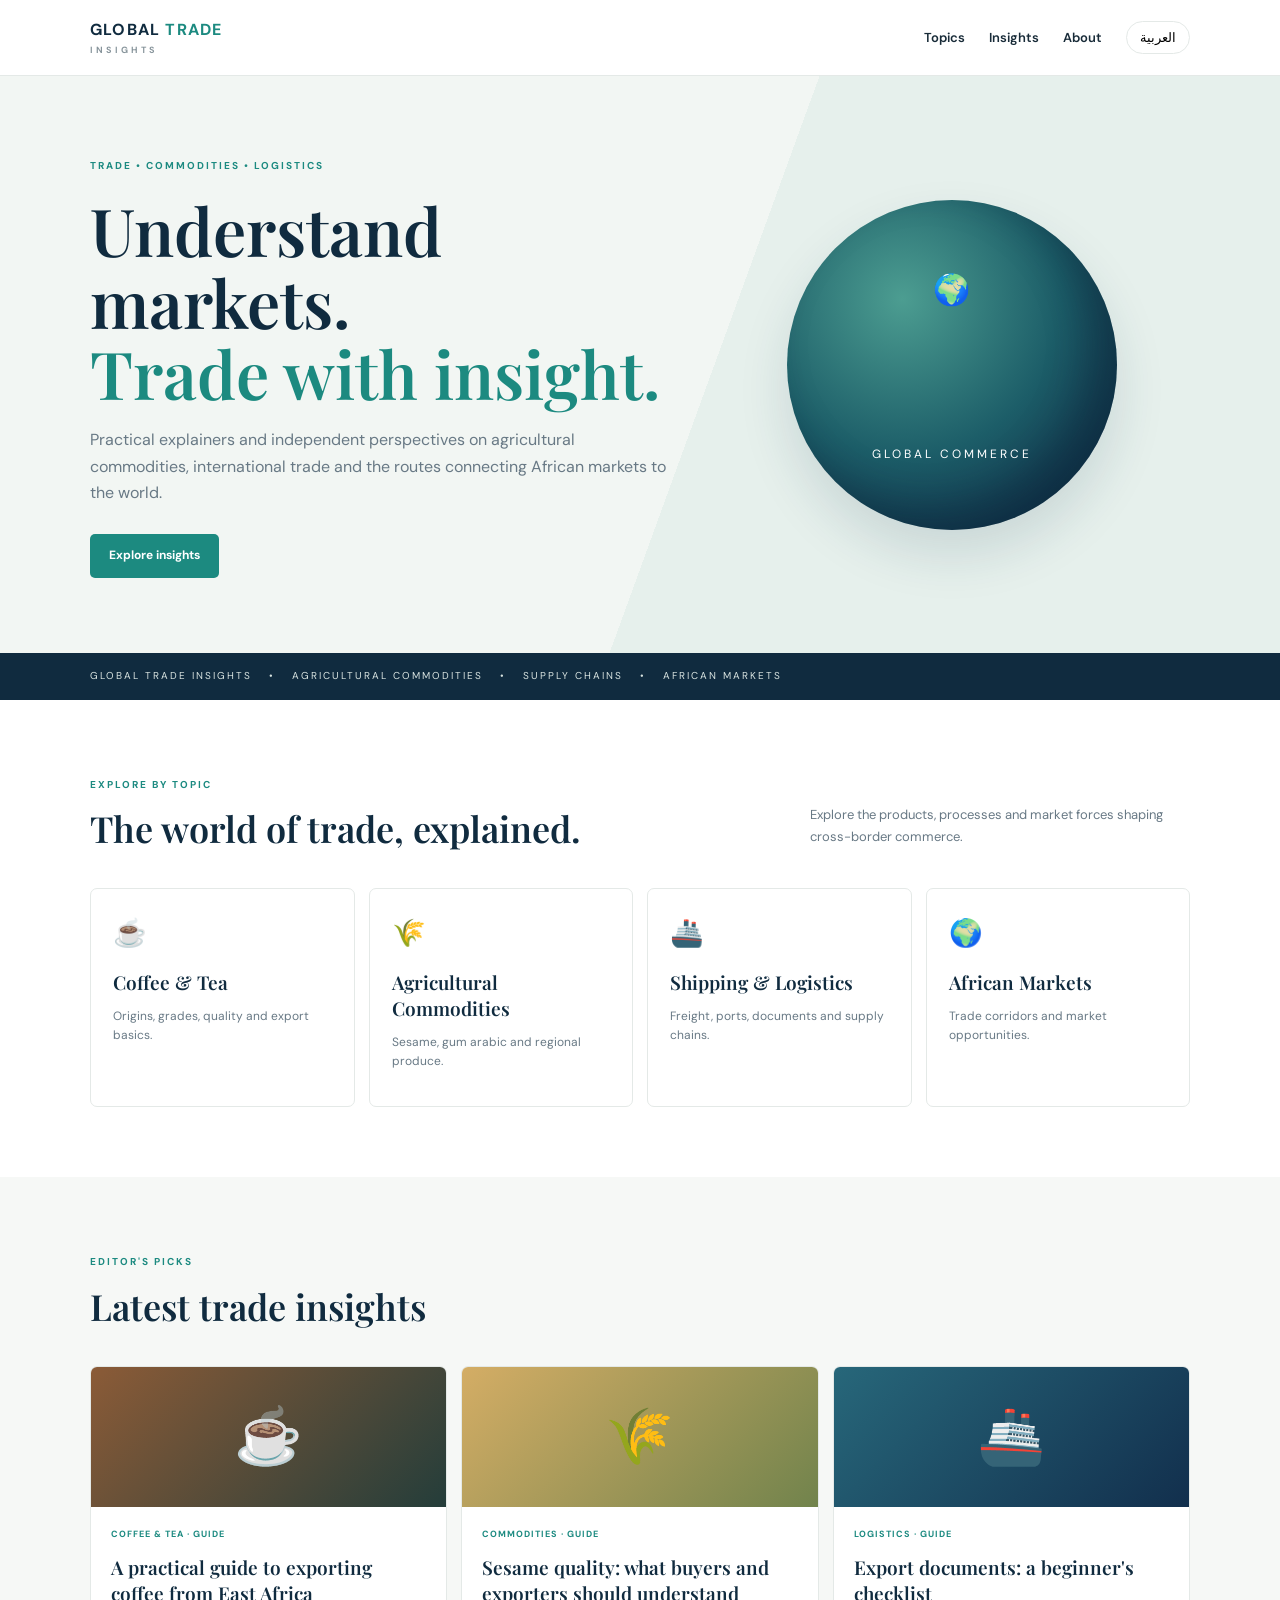
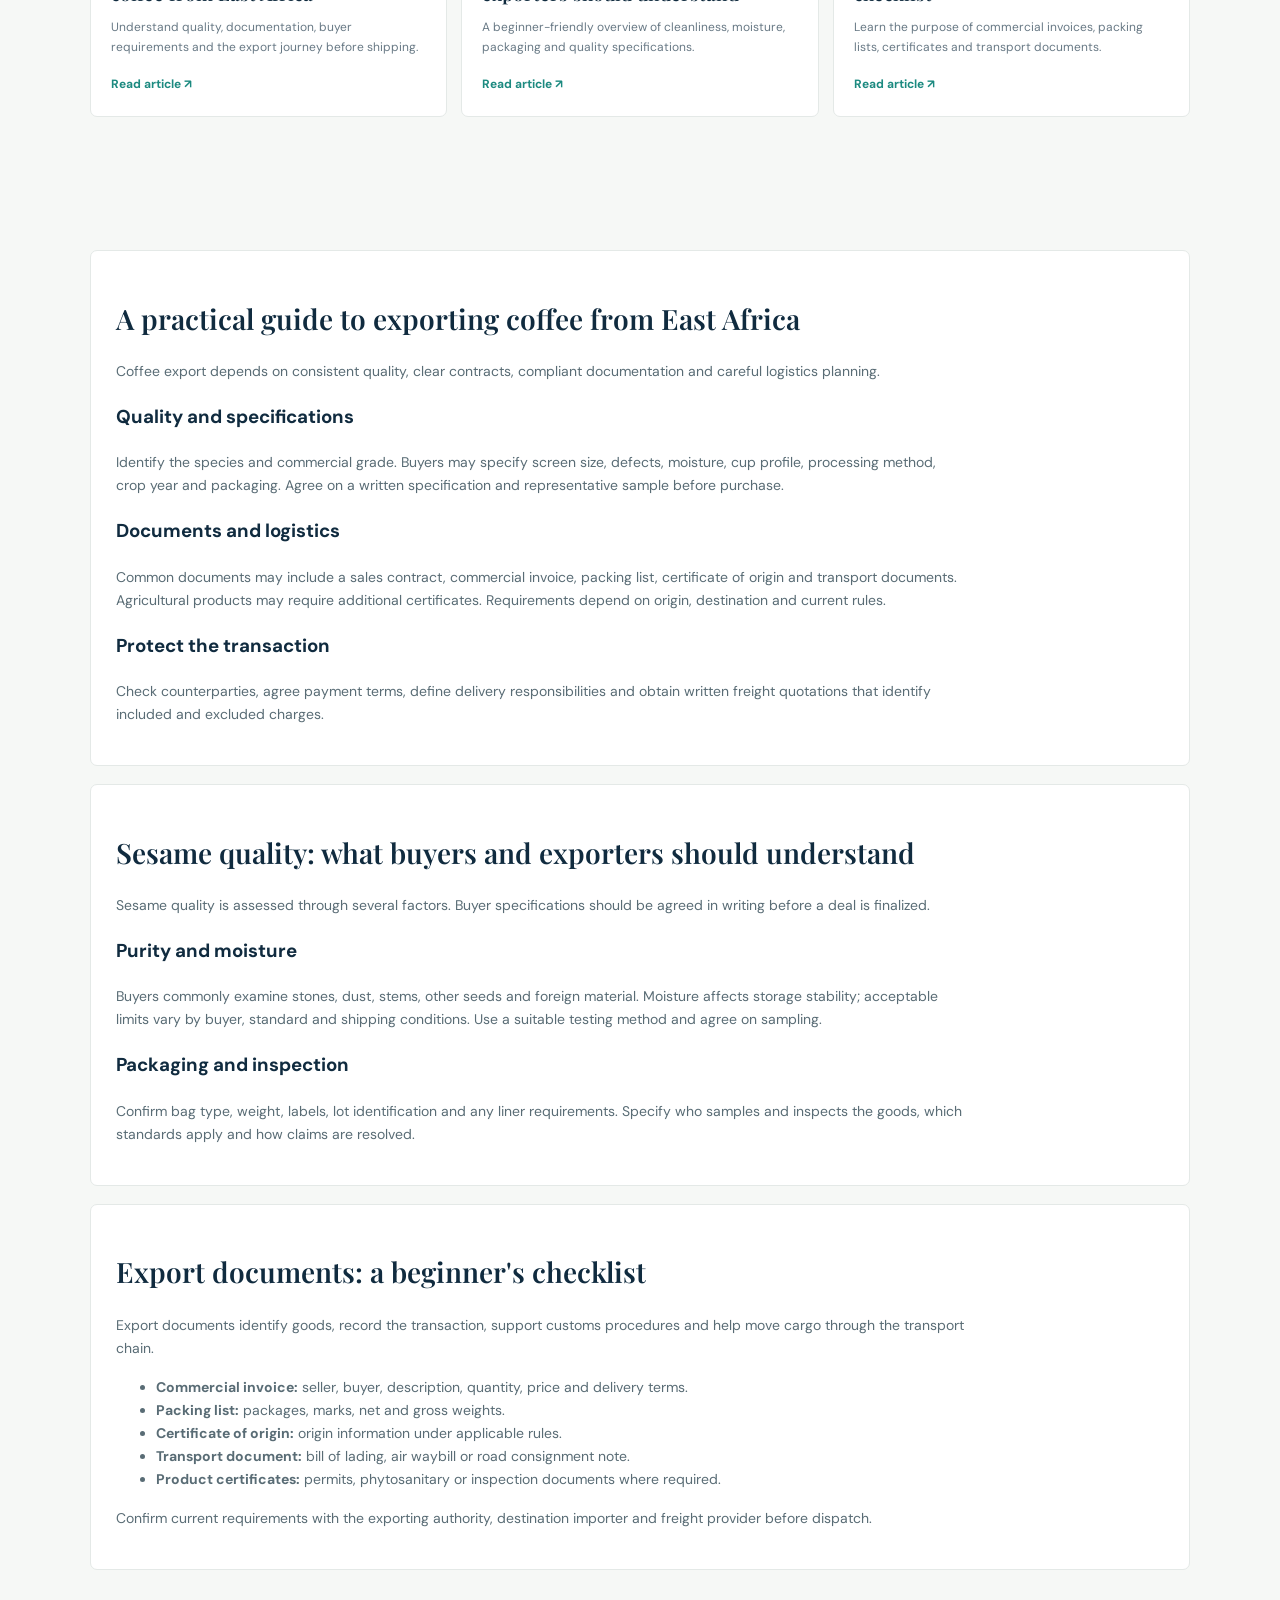
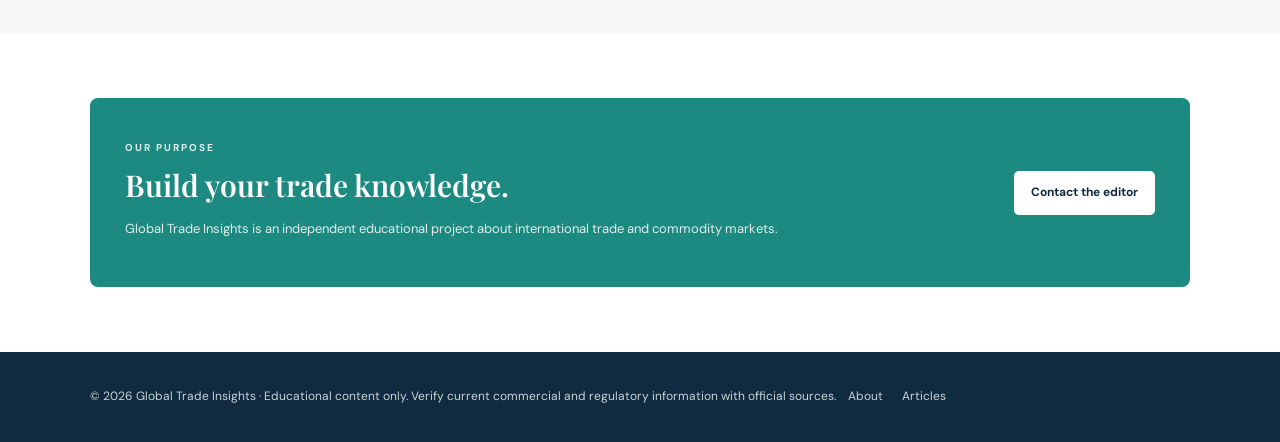
==== index.html @ b36d6397 "Add files via upload" ====
<!doctype html>
<html lang="en">
<head>
<meta charset="utf-8"><meta name="viewport" content="width=device-width,initial-scale=1">
<title>Global Trade Insights | Markets, Commodities & International Trade</title>
<meta name="description" content="Practical educational insights on agricultural commodities, international trade, coffee, sesame, gum arabic, shipping and logistics.">
<meta name="robots" content="index,follow">
<style>
@import url('https://fonts.googleapis.com/css2?family=DM+Sans:wght@400;500;600;700&family=Playfair+Display:wght@500;600;700&display=swap');
:root{--navy:#102b3f;--teal:#1c8a80;--ink:#182b38;--muted:#687985;--line:#e4e9e7}
*{box-sizing:border-box}html{scroll-behavior:smooth}body{margin:0;color:var(--ink);font-family:'DM Sans',Arial,sans-serif;line-height:1.65}.container{width:min(1100px,calc(100% - 36px));margin:auto}a{text-decoration:none;color:inherit}.header{height:76px;border-bottom:1px solid var(--line);display:flex;align-items:center;background:white;position:sticky;top:0;z-index:4}.nav{display:flex;justify-content:space-between;align-items:center}.brand{font-weight:700;letter-spacing:1.2px;color:var(--navy)}.brand b{color:var(--teal)}nav{display:flex;gap:24px;align-items:center;font-size:13px;font-weight:600}button{cursor:pointer;border:1px solid var(--line);background:white;padding:8px 13px;border-radius:22px}.hero{background:linear-gradient(110deg,#f2f6f3 0 55%,#e6f0ec 55%);padding:75px 0}.hero-grid{display:grid;grid-template-columns:1.1fr .9fr;gap:40px;align-items:center}.eyebrow{font-size:10px;letter-spacing:2px;color:var(--teal);font-weight:700}.hero h1{font:600 clamp(40px,6vw,66px)/1.08 'Playfair Display',Georgia,serif;color:var(--navy);margin:18px 0}.hero h1 em{font-style:normal;color:var(--teal)}.hero p{color:var(--muted);max-width:580px}.btn{display:inline-block;background:var(--teal);color:white;padding:12px 19px;border-radius:5px;font-size:12px;font-weight:700;margin:12px 8px 0 0}.art{height:330px;border-radius:50%;width:330px;max-width:100%;margin:auto;background:radial-gradient(circle at 35% 30%,#4c9d91,#1c5d68 50%,#12364d 80%);box-shadow:inset -25px -20px 40px #071e315e,0 25px 50px #183d5222;display:grid;place-items:center;color:#fff;font-size:30px;text-align:center}.ticker{background:var(--navy);color:#d9e4e1;padding:15px 0;font-size:10px;letter-spacing:2px}.section{padding:70px 0}.heading{display:flex;justify-content:space-between;gap:25px;align-items:end;margin-bottom:28px}.heading h2{font:600 36px 'Playfair Display',Georgia,serif;color:var(--navy);margin:8px 0}.heading p{max-width:380px;color:var(--muted);font-size:13px}.topics,.articles{display:grid;grid-template-columns:repeat(4,1fr);gap:14px}.topic,.article{border:1px solid var(--line);border-radius:7px;padding:22px;background:white}.topic .icon{font-size:27px}.topic h3,.article h3{font:600 19px 'Playfair Display',Georgia,serif;color:var(--navy);margin:13px 0 7px}.topic p,.article p{font-size:12px;color:var(--muted)}.feature{background:#f6f8f6}.articles{grid-template-columns:repeat(3,1fr)}.article{padding:0;overflow:hidden}.artimg{height:140px;display:grid;place-items:center;font-size:55px;background:linear-gradient(135deg,#8b5b37,#243d3a)}.article:nth-child(2) .artimg{background:linear-gradient(135deg,#d4ad65,#71834c)}.article:nth-child(3) .artimg{background:linear-gradient(135deg,#27677a,#122f4d)}.article .body{padding:20px}.meta{font-size:9px;letter-spacing:1px;color:var(--teal);font-weight:700}.article h3{font-size:19px}.read{color:var(--teal);font-size:12px;font-weight:700}.newsletter{margin:65px auto;background:var(--teal);padding:35px;border-radius:8px;color:white;display:flex;justify-content:space-between;align-items:center;gap:20px}.newsletter h2{font:600 30px 'Playfair Display',Georgia,serif;margin:5px 0}.newsletter p{font-size:13px;color:#e0eeeb}.newsletter a{background:white;color:var(--navy);padding:12px 17px;border-radius:5px;font-size:12px;font-weight:700;white-space:nowrap}.footer{background:var(--navy);color:#c8d4d6;padding:35px 0;font-size:12px}.footer a{margin-right:16px}.content{background:#f6f8f6;padding:45px 0}.content h2{font:600 28px 'Playfair Display',Georgia,serif;color:var(--navy)}.content p,.content li{color:#596c75;font-size:14px;max-width:850px}.content article{background:white;border:1px solid var(--line);padding:25px;margin:18px 0;border-radius:7px}.content article h3{color:var(--navy)}[dir=rtl] body{font-family:Arial,sans-serif}[dir=rtl] .hero h1,[dir=rtl] .heading h2,[dir=rtl] .newsletter h2{font-family:Arial,sans-serif}[dir=rtl] .heading,[dir=rtl] .newsletter{direction:rtl}
@media(max-width:700px){nav{gap:10px;font-size:11px}.hero{padding:48px 0}.hero-grid{grid-template-columns:1fr}.art{height:230px;width:230px}.topics{grid-template-columns:repeat(2,1fr)}.articles{grid-template-columns:1fr}.heading{display:block}.newsletter{display:block;padding:25px}.newsletter a{display:inline-block;margin-top:12px}}
</style>
</head>
<body>
<header class="header"><div class="container nav"><a class="brand" href="#"><span>GLOBAL <b>TRADE</b></span><small style="display:block;font-size:9px;letter-spacing:3px;color:#87949b">INSIGHTS</small></a><nav><a href="#topics" data-en="Topics" data-ar="الأقسام">Topics</a><a href="#articles" data-en="Insights" data-ar="التقارير">Insights</a><a href="#about" data-en="About" data-ar="من نحن">About</a><button id="lang">العربية</button></nav></div></header>
<main>
<section class="hero"><div class="container hero-grid"><div><span class="eyebrow">TRADE • COMMODITIES • LOGISTICS</span><h1 data-en="Understand markets.<br><em>Trade with insight.</em>" data-ar="افهم الأسواق.<br><em>تاجر برؤية أوضح.</em>">Understand markets.<br><em>Trade with insight.</em></h1><p data-en="Practical explainers and independent perspectives on agricultural commodities, international trade and the routes connecting African markets to the world." data-ar="شروحات عملية ورؤى مستقلة حول السلع الزراعية والتجارة الدولية وطرق ربط الأسواق الإفريقية بالعالم.">Practical explainers and independent perspectives on agricultural commodities, international trade and the routes connecting African markets to the world.</p><a class="btn" href="#articles" data-en="Explore insights" data-ar="استكشف التقارير">Explore insights</a></div><div class="art">🌍<br><span style="font-size:12px;letter-spacing:3px">GLOBAL COMMERCE</span></div></div></section>
<div class="ticker"><div class="container">GLOBAL TRADE INSIGHTS　 •　 AGRICULTURAL COMMODITIES　 •　 SUPPLY CHAINS　 •　 AFRICAN MARKETS</div></div>
<section class="section container" id="topics"><div class="heading"><div><span class="eyebrow">EXPLORE BY TOPIC</span><h2 data-en="The world of trade, explained." data-ar="عالم التجارة، بصورة أوضح.">The world of trade, explained.</h2></div><p data-en="Explore the products, processes and market forces shaping cross-border commerce." data-ar="اكتشف المنتجات والعمليات والعوامل التي تشكل التجارة عبر الحدود.">Explore the products, processes and market forces shaping cross-border commerce.</p></div><div class="topics"><div class="topic"><span class="icon">☕</span><h3>Coffee & Tea</h3><p>Origins, grades, quality and export basics.</p></div><div class="topic"><span class="icon">🌾</span><h3>Agricultural Commodities</h3><p>Sesame, gum arabic and regional produce.</p></div><div class="topic"><span class="icon">🚢</span><h3>Shipping & Logistics</h3><p>Freight, ports, documents and supply chains.</p></div><div class="topic"><span class="icon">🌍</span><h3>African Markets</h3><p>Trade corridors and market opportunities.</p></div></div></section>
<section class="section feature" id="articles"><div class="container"><div class="heading"><div><span class="eyebrow">EDITOR'S PICKS</span><h2 data-en="Latest trade insights" data-ar="أحدث الرؤى التجارية">Latest trade insights</h2></div></div><div class="articles"><article class="article"><div class="artimg">☕</div><div class="body"><div class="meta">COFFEE & TEA · GUIDE</div><h3>A practical guide to exporting coffee from East Africa</h3><p>Understand quality, documentation, buyer requirements and the export journey before shipping.</p><a class="read" href="#coffee">Read article ↗</a></div></article><article class="article"><div class="artimg">🌾</div><div class="body"><div class="meta">COMMODITIES · GUIDE</div><h3>Sesame quality: what buyers and exporters should understand</h3><p>A beginner-friendly overview of cleanliness, moisture, packaging and quality specifications.</p><a class="read" href="#sesame">Read article ↗</a></div></article><article class="article"><div class="artimg">🚢</div><div class="body"><div class="meta">LOGISTICS · GUIDE</div><h3>Export documents: a beginner's checklist</h3><p>Learn the purpose of commercial invoices, packing lists, certificates and transport documents.</p><a class="read" href="#documents">Read article ↗</a></div></article></div></div></section>
<section class="content" id="guides"><div class="container"><article id="coffee"><h2>A practical guide to exporting coffee from East Africa</h2><p>Coffee export depends on consistent quality, clear contracts, compliant documentation and careful logistics planning.</p><h3>Quality and specifications</h3><p>Identify the species and commercial grade. Buyers may specify screen size, defects, moisture, cup profile, processing method, crop year and packaging. Agree on a written specification and representative sample before purchase.</p><h3>Documents and logistics</h3><p>Common documents may include a sales contract, commercial invoice, packing list, certificate of origin and transport documents. Agricultural products may require additional certificates. Requirements depend on origin, destination and current rules.</p><h3>Protect the transaction</h3><p>Check counterparties, agree payment terms, define delivery responsibilities and obtain written freight quotations that identify included and excluded charges.</p></article>
<article id="sesame"><h2>Sesame quality: what buyers and exporters should understand</h2><p>Sesame quality is assessed through several factors. Buyer specifications should be agreed in writing before a deal is finalized.</p><h3>Purity and moisture</h3><p>Buyers commonly examine stones, dust, stems, other seeds and foreign material. Moisture affects storage stability; acceptable limits vary by buyer, standard and shipping conditions. Use a suitable testing method and agree on sampling.</p><h3>Packaging and inspection</h3><p>Confirm bag type, weight, labels, lot identification and any liner requirements. Specify who samples and inspects the goods, which standards apply and how claims are resolved.</p></article>
<article id="documents"><h2>Export documents: a beginner's checklist</h2><p>Export documents identify goods, record the transaction, support customs procedures and help move cargo through the transport chain.</p><ul><li><b>Commercial invoice:</b> seller, buyer, description, quantity, price and delivery terms.</li><li><b>Packing list:</b> packages, marks, net and gross weights.</li><li><b>Certificate of origin:</b> origin information under applicable rules.</li><li><b>Transport document:</b> bill of lading, air waybill or road consignment note.</li><li><b>Product certificates:</b> permits, phytosanitary or inspection documents where required.</li></ul><p>Confirm current requirements with the exporting authority, destination importer and freight provider before dispatch.</p></article></div></section>
<section class="container newsletter" id="about"><div><span class="eyebrow" style="color:#e0eeeb">OUR PURPOSE</span><h2>Build your trade knowledge.</h2><p>Global Trade Insights is an independent educational project about international trade and commodity markets.</p></div><a href="mailto:ADD-YOUR-EMAIL">Contact the editor</a></section>
</main><footer class="footer"><div class="container">© <span id="year"></span> Global Trade Insights · Educational content only. Verify current commercial and regulatory information with official sources.　<a href="#about">About</a> <a href="#guides">Articles</a></div></footer>
<script>
let lang='en';document.getElementById('lang').addEventListener('click',()=>{lang=lang==='en'?'ar':'en';document.documentElement.lang=lang;document.documentElement.dir=lang==='ar'?'rtl':'ltr';document.querySelectorAll('[data-en][data-ar]').forEach(e=>e.innerHTML=e.dataset[lang]);document.getElementById('lang').textContent=lang==='en'?'العربية':'English'});document.getElementById('year').textContent=new Date().getFullYear();
</script></body></html>
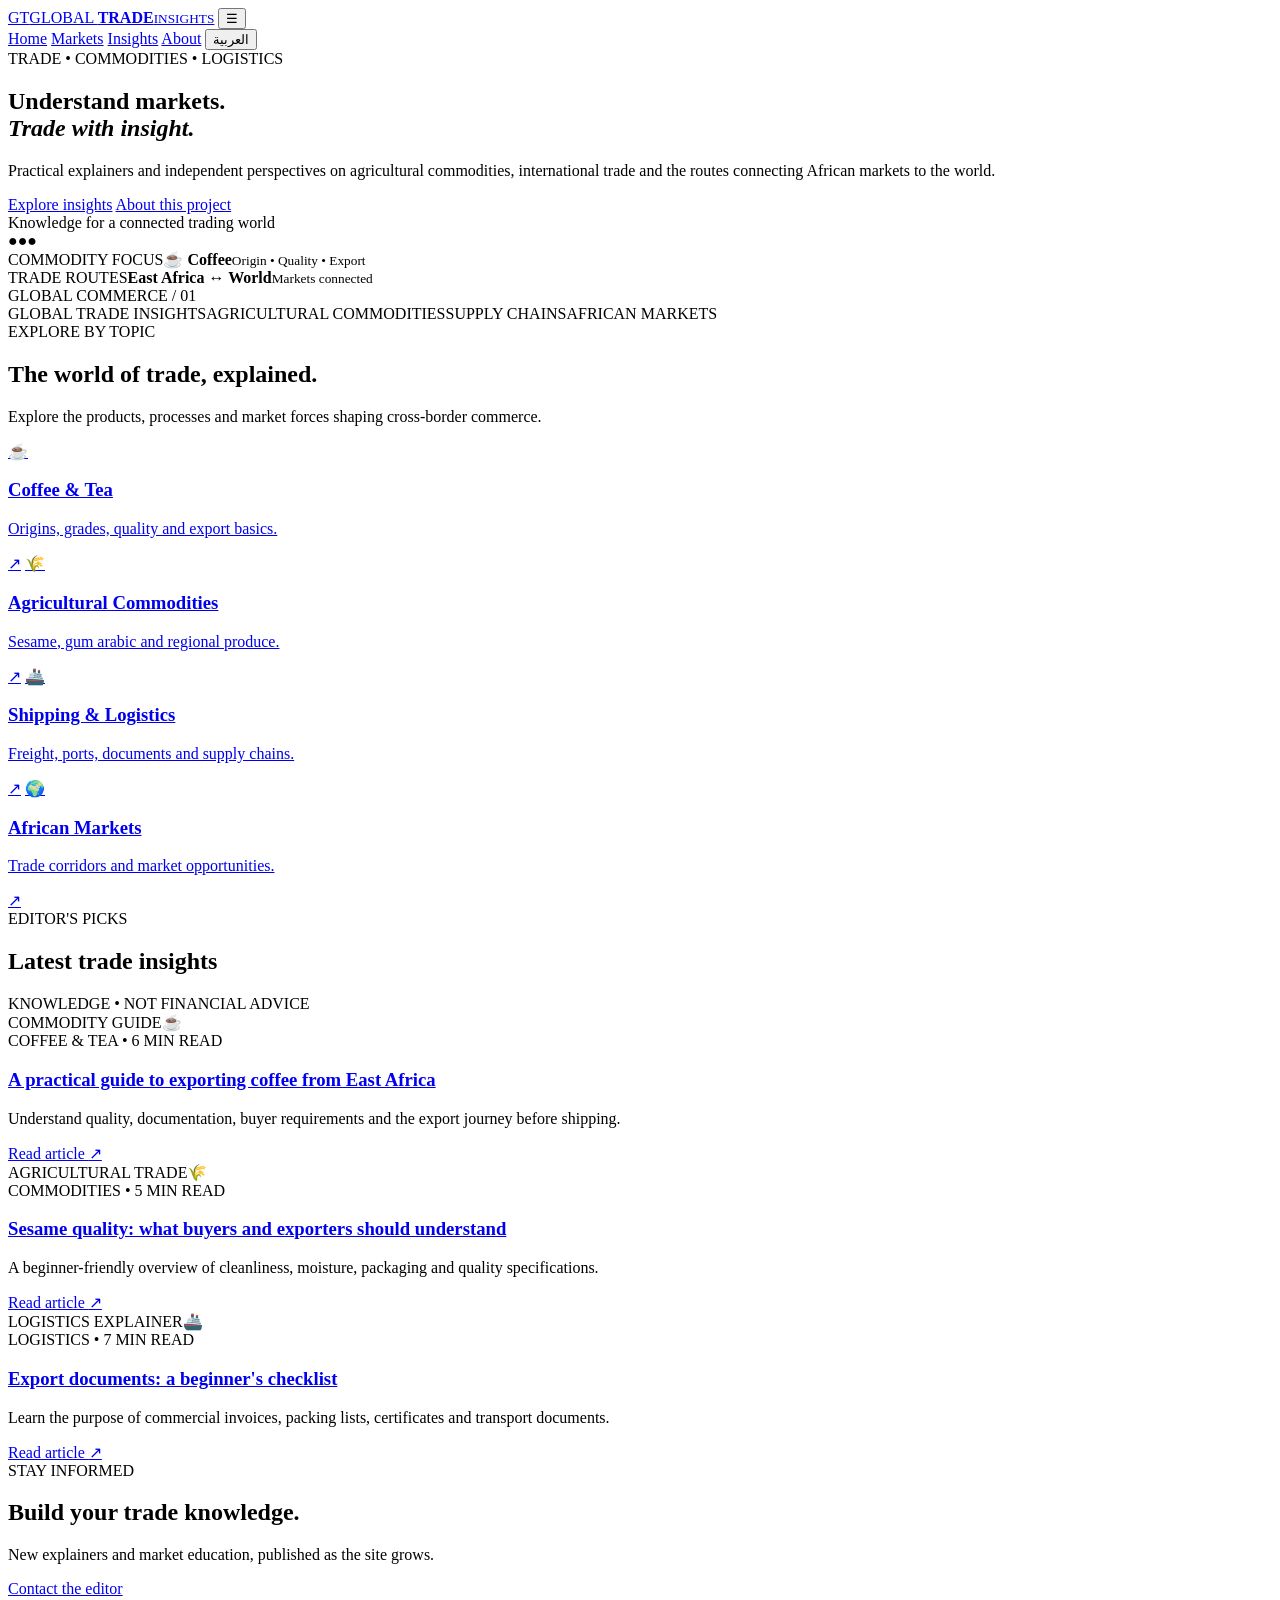
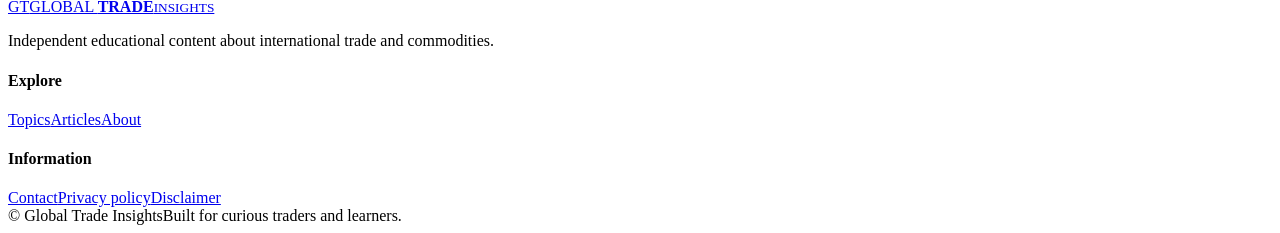
==== commit 29e17d25: "Add files via upload" ====
--- a/index.html
+++ b/index.html
@@ -1,29 +1,89 @@
 <!doctype html>
 <html lang="en">
 <head>
-<meta charset="utf-8"><meta name="viewport" content="width=device-width,initial-scale=1">
-<title>Global Trade Insights | Markets, Commodities & International Trade</title>
-<meta name="description" content="Practical educational insights on agricultural commodities, international trade, coffee, sesame, gum arabic, shipping and logistics.">
-<meta name="robots" content="index,follow">
-<style>
-@import url('https://fonts.googleapis.com/css2?family=DM+Sans:wght@400;500;600;700&family=Playfair+Display:wght@500;600;700&display=swap');
-:root{--navy:#102b3f;--teal:#1c8a80;--ink:#182b38;--muted:#687985;--line:#e4e9e7}
-*{box-sizing:border-box}html{scroll-behavior:smooth}body{margin:0;color:var(--ink);font-family:'DM Sans',Arial,sans-serif;line-height:1.65}.container{width:min(1100px,calc(100% - 36px));margin:auto}a{text-decoration:none;color:inherit}.header{height:76px;border-bottom:1px solid var(--line);display:flex;align-items:center;background:white;position:sticky;top:0;z-index:4}.nav{display:flex;justify-content:space-between;align-items:center}.brand{font-weight:700;letter-spacing:1.2px;color:var(--navy)}.brand b{color:var(--teal)}nav{display:flex;gap:24px;align-items:center;font-size:13px;font-weight:600}button{cursor:pointer;border:1px solid var(--line);background:white;padding:8px 13px;border-radius:22px}.hero{background:linear-gradient(110deg,#f2f6f3 0 55%,#e6f0ec 55%);padding:75px 0}.hero-grid{display:grid;grid-template-columns:1.1fr .9fr;gap:40px;align-items:center}.eyebrow{font-size:10px;letter-spacing:2px;color:var(--teal);font-weight:700}.hero h1{font:600 clamp(40px,6vw,66px)/1.08 'Playfair Display',Georgia,serif;color:var(--navy);margin:18px 0}.hero h1 em{font-style:normal;color:var(--teal)}.hero p{color:var(--muted);max-width:580px}.btn{display:inline-block;background:var(--teal);color:white;padding:12px 19px;border-radius:5px;font-size:12px;font-weight:700;margin:12px 8px 0 0}.art{height:330px;border-radius:50%;width:330px;max-width:100%;margin:auto;background:radial-gradient(circle at 35% 30%,#4c9d91,#1c5d68 50%,#12364d 80%);box-shadow:inset -25px -20px 40px #071e315e,0 25px 50px #183d5222;display:grid;place-items:center;color:#fff;font-size:30px;text-align:center}.ticker{background:var(--navy);color:#d9e4e1;padding:15px 0;font-size:10px;letter-spacing:2px}.section{padding:70px 0}.heading{display:flex;justify-content:space-between;gap:25px;align-items:end;margin-bottom:28px}.heading h2{font:600 36px 'Playfair Display',Georgia,serif;color:var(--navy);margin:8px 0}.heading p{max-width:380px;color:var(--muted);font-size:13px}.topics,.articles{display:grid;grid-template-columns:repeat(4,1fr);gap:14px}.topic,.article{border:1px solid var(--line);border-radius:7px;padding:22px;background:white}.topic .icon{font-size:27px}.topic h3,.article h3{font:600 19px 'Playfair Display',Georgia,serif;color:var(--navy);margin:13px 0 7px}.topic p,.article p{font-size:12px;color:var(--muted)}.feature{background:#f6f8f6}.articles{grid-template-columns:repeat(3,1fr)}.article{padding:0;overflow:hidden}.artimg{height:140px;display:grid;place-items:center;font-size:55px;background:linear-gradient(135deg,#8b5b37,#243d3a)}.article:nth-child(2) .artimg{background:linear-gradient(135deg,#d4ad65,#71834c)}.article:nth-child(3) .artimg{background:linear-gradient(135deg,#27677a,#122f4d)}.article .body{padding:20px}.meta{font-size:9px;letter-spacing:1px;color:var(--teal);font-weight:700}.article h3{font-size:19px}.read{color:var(--teal);font-size:12px;font-weight:700}.newsletter{margin:65px auto;background:var(--teal);padding:35px;border-radius:8px;color:white;display:flex;justify-content:space-between;align-items:center;gap:20px}.newsletter h2{font:600 30px 'Playfair Display',Georgia,serif;margin:5px 0}.newsletter p{font-size:13px;color:#e0eeeb}.newsletter a{background:white;color:var(--navy);padding:12px 17px;border-radius:5px;font-size:12px;font-weight:700;white-space:nowrap}.footer{background:var(--navy);color:#c8d4d6;padding:35px 0;font-size:12px}.footer a{margin-right:16px}.content{background:#f6f8f6;padding:45px 0}.content h2{font:600 28px 'Playfair Display',Georgia,serif;color:var(--navy)}.content p,.content li{color:#596c75;font-size:14px;max-width:850px}.content article{background:white;border:1px solid var(--line);padding:25px;margin:18px 0;border-radius:7px}.content article h3{color:var(--navy)}[dir=rtl] body{font-family:Arial,sans-serif}[dir=rtl] .hero h1,[dir=rtl] .heading h2,[dir=rtl] .newsletter h2{font-family:Arial,sans-serif}[dir=rtl] .heading,[dir=rtl] .newsletter{direction:rtl}
-@media(max-width:700px){nav{gap:10px;font-size:11px}.hero{padding:48px 0}.hero-grid{grid-template-columns:1fr}.art{height:230px;width:230px}.topics{grid-template-columns:repeat(2,1fr)}.articles{grid-template-columns:1fr}.heading{display:block}.newsletter{display:block;padding:25px}.newsletter a{display:inline-block;margin-top:12px}}
-</style>
+  <meta charset="utf-8">
+  <meta name="viewport" content="width=device-width,initial-scale=1">
+  <title>Global Trade Insights | Markets, Commodities & International Trade</title>
+  <meta name="description" content="Independent educational insights on global commodity markets, agricultural trade, coffee, sesame, gum arabic, shipping and logistics.">
+  <meta name="robots" content="index,follow">
+  <link rel="canonical" href="https://YOUR-SITE.github.io/">
+  <link rel="stylesheet" href="assets/style.css">
+  <script defer src="assets/site.js"></script>
 </head>
 <body>
-<header class="header"><div class="container nav"><a class="brand" href="#"><span>GLOBAL <b>TRADE</b></span><small style="display:block;font-size:9px;letter-spacing:3px;color:#87949b">INSIGHTS</small></a><nav><a href="#topics" data-en="Topics" data-ar="الأقسام">Topics</a><a href="#articles" data-en="Insights" data-ar="التقارير">Insights</a><a href="#about" data-en="About" data-ar="من نحن">About</a><button id="lang">العربية</button></nav></div></header>
+<header class="site-header">
+  <div class="container nav-wrap">
+    <a class="brand" href="index.html"><span class="brand-mark">GT</span><span>GLOBAL <b>TRADE</b><small>INSIGHTS</small></span></a>
+    <button class="menu-toggle" aria-label="Open menu" aria-expanded="false">☰</button>
+    <nav class="main-nav">
+      <a href="index.html" data-en="Home" data-ar="الرئيسية">Home</a>
+      <a href="#markets" data-en="Markets" data-ar="الأسواق">Markets</a>
+      <a href="#insights" data-en="Insights" data-ar="تحليلات">Insights</a>
+      <a href="about.html" data-en="About" data-ar="من نحن">About</a>
+      <button id="language-toggle" class="lang-btn" type="button">العربية</button>
+    </nav>
+  </div>
+</header>
+
 <main>
-<section class="hero"><div class="container hero-grid"><div><span class="eyebrow">TRADE • COMMODITIES • LOGISTICS</span><h1 data-en="Understand markets.<br><em>Trade with insight.</em>" data-ar="افهم الأسواق.<br><em>تاجر برؤية أوضح.</em>">Understand markets.<br><em>Trade with insight.</em></h1><p data-en="Practical explainers and independent perspectives on agricultural commodities, international trade and the routes connecting African markets to the world." data-ar="شروحات عملية ورؤى مستقلة حول السلع الزراعية والتجارة الدولية وطرق ربط الأسواق الإفريقية بالعالم.">Practical explainers and independent perspectives on agricultural commodities, international trade and the routes connecting African markets to the world.</p><a class="btn" href="#articles" data-en="Explore insights" data-ar="استكشف التقارير">Explore insights</a></div><div class="art">🌍<br><span style="font-size:12px;letter-spacing:3px">GLOBAL COMMERCE</span></div></div></section>
-<div class="ticker"><div class="container">GLOBAL TRADE INSIGHTS　 •　 AGRICULTURAL COMMODITIES　 •　 SUPPLY CHAINS　 •　 AFRICAN MARKETS</div></div>
-<section class="section container" id="topics"><div class="heading"><div><span class="eyebrow">EXPLORE BY TOPIC</span><h2 data-en="The world of trade, explained." data-ar="عالم التجارة، بصورة أوضح.">The world of trade, explained.</h2></div><p data-en="Explore the products, processes and market forces shaping cross-border commerce." data-ar="اكتشف المنتجات والعمليات والعوامل التي تشكل التجارة عبر الحدود.">Explore the products, processes and market forces shaping cross-border commerce.</p></div><div class="topics"><div class="topic"><span class="icon">☕</span><h3>Coffee & Tea</h3><p>Origins, grades, quality and export basics.</p></div><div class="topic"><span class="icon">🌾</span><h3>Agricultural Commodities</h3><p>Sesame, gum arabic and regional produce.</p></div><div class="topic"><span class="icon">🚢</span><h3>Shipping & Logistics</h3><p>Freight, ports, documents and supply chains.</p></div><div class="topic"><span class="icon">🌍</span><h3>African Markets</h3><p>Trade corridors and market opportunities.</p></div></div></section>
-<section class="section feature" id="articles"><div class="container"><div class="heading"><div><span class="eyebrow">EDITOR'S PICKS</span><h2 data-en="Latest trade insights" data-ar="أحدث الرؤى التجارية">Latest trade insights</h2></div></div><div class="articles"><article class="article"><div class="artimg">☕</div><div class="body"><div class="meta">COFFEE & TEA · GUIDE</div><h3>A practical guide to exporting coffee from East Africa</h3><p>Understand quality, documentation, buyer requirements and the export journey before shipping.</p><a class="read" href="#coffee">Read article ↗</a></div></article><article class="article"><div class="artimg">🌾</div><div class="body"><div class="meta">COMMODITIES · GUIDE</div><h3>Sesame quality: what buyers and exporters should understand</h3><p>A beginner-friendly overview of cleanliness, moisture, packaging and quality specifications.</p><a class="read" href="#sesame">Read article ↗</a></div></article><article class="article"><div class="artimg">🚢</div><div class="body"><div class="meta">LOGISTICS · GUIDE</div><h3>Export documents: a beginner's checklist</h3><p>Learn the purpose of commercial invoices, packing lists, certificates and transport documents.</p><a class="read" href="#documents">Read article ↗</a></div></article></div></div></section>
-<section class="content" id="guides"><div class="container"><article id="coffee"><h2>A practical guide to exporting coffee from East Africa</h2><p>Coffee export depends on consistent quality, clear contracts, compliant documentation and careful logistics planning.</p><h3>Quality and specifications</h3><p>Identify the species and commercial grade. Buyers may specify screen size, defects, moisture, cup profile, processing method, crop year and packaging. Agree on a written specification and representative sample before purchase.</p><h3>Documents and logistics</h3><p>Common documents may include a sales contract, commercial invoice, packing list, certificate of origin and transport documents. Agricultural products may require additional certificates. Requirements depend on origin, destination and current rules.</p><h3>Protect the transaction</h3><p>Check counterparties, agree payment terms, define delivery responsibilities and obtain written freight quotations that identify included and excluded charges.</p></article>
-<article id="sesame"><h2>Sesame quality: what buyers and exporters should understand</h2><p>Sesame quality is assessed through several factors. Buyer specifications should be agreed in writing before a deal is finalized.</p><h3>Purity and moisture</h3><p>Buyers commonly examine stones, dust, stems, other seeds and foreign material. Moisture affects storage stability; acceptable limits vary by buyer, standard and shipping conditions. Use a suitable testing method and agree on sampling.</p><h3>Packaging and inspection</h3><p>Confirm bag type, weight, labels, lot identification and any liner requirements. Specify who samples and inspects the goods, which standards apply and how claims are resolved.</p></article>
-<article id="documents"><h2>Export documents: a beginner's checklist</h2><p>Export documents identify goods, record the transaction, support customs procedures and help move cargo through the transport chain.</p><ul><li><b>Commercial invoice:</b> seller, buyer, description, quantity, price and delivery terms.</li><li><b>Packing list:</b> packages, marks, net and gross weights.</li><li><b>Certificate of origin:</b> origin information under applicable rules.</li><li><b>Transport document:</b> bill of lading, air waybill or road consignment note.</li><li><b>Product certificates:</b> permits, phytosanitary or inspection documents where required.</li></ul><p>Confirm current requirements with the exporting authority, destination importer and freight provider before dispatch.</p></article></div></section>
-<section class="container newsletter" id="about"><div><span class="eyebrow" style="color:#e0eeeb">OUR PURPOSE</span><h2>Build your trade knowledge.</h2><p>Global Trade Insights is an independent educational project about international trade and commodity markets.</p></div><a href="mailto:ADD-YOUR-EMAIL">Contact the editor</a></section>
-</main><footer class="footer"><div class="container">© <span id="year"></span> Global Trade Insights · Educational content only. Verify current commercial and regulatory information with official sources.　<a href="#about">About</a> <a href="#guides">Articles</a></div></footer>
-<script>
-let lang='en';document.getElementById('lang').addEventListener('click',()=>{lang=lang==='en'?'ar':'en';document.documentElement.lang=lang;document.documentElement.dir=lang==='ar'?'rtl':'ltr';document.querySelectorAll('[data-en][data-ar]').forEach(e=>e.innerHTML=e.dataset[lang]);document.getElementById('lang').textContent=lang==='en'?'العربية':'English'});document.getElementById('year').textContent=new Date().getFullYear();
-</script></body></html>+<section class="hero">
+  <div class="container hero-grid">
+    <div class="hero-copy">
+      <span class="eyebrow" data-en="TRADE • COMMODITIES • LOGISTICS" data-ar="التجارة • السلع • الخدمات اللوجستية">TRADE • COMMODITIES • LOGISTICS</span>
+      <h1 data-en="Understand markets.<br><em>Trade with insight.</em>" data-ar="افهم الأسواق.<br><em>تاجر برؤية أوضح.</em>">Understand markets.<br><em>Trade with insight.</em></h1>
+      <p data-en="Practical explainers and independent perspectives on agricultural commodities, international trade and the routes connecting African markets to the world." data-ar="شروحات عملية ورؤى مستقلة حول السلع الزراعية والتجارة الدولية وطرق ربط الأسواق الإفريقية بالعالم.">Practical explainers and independent perspectives on agricultural commodities, international trade and the routes connecting African markets to the world.</p>
+      <div class="hero-actions">
+        <a class="btn btn-primary" href="#insights" data-en="Explore insights" data-ar="استكشف التقارير">Explore insights</a>
+        <a class="btn btn-outline" href="about.html" data-en="About this project" data-ar="عن المشروع">About this project</a>
+      </div>
+      <div class="hero-note"><span class="pulse"></span><span data-en="Knowledge for a connected trading world" data-ar="معرفة لعالم تجاري مترابط">Knowledge for a connected trading world</span></div>
+    </div>
+    <div class="hero-art" role="img" aria-label="Global trade illustration">
+      <div class="globe"><div class="globe-lines"></div><span class="pin pin-one">●</span><span class="pin pin-two">●</span><span class="pin pin-three">●</span></div>
+      <div class="float-card card-coffee"><span>COMMODITY FOCUS</span><b>☕ Coffee</b><small>Origin • Quality • Export</small></div>
+      <div class="float-card card-route"><span>TRADE ROUTES</span><b>East Africa ↔ World</b><small>Markets connected</small></div>
+      <div class="art-caption">GLOBAL COMMERCE / 01</div>
+    </div>
+  </div>
+</section>
+
+<section class="ticker"><div class="container ticker-inner"><span>GLOBAL TRADE INSIGHTS</span><span>AGRICULTURAL COMMODITIES</span><span>SUPPLY CHAINS</span><span>AFRICAN MARKETS</span></div></section>
+
+<section class="section container" id="markets">
+  <div class="section-heading"><div><span class="eyebrow">EXPLORE BY TOPIC</span><h2 data-en="The world of trade, explained." data-ar="عالم التجارة، بصورة أوضح.">The world of trade, explained.</h2></div><p data-en="Explore the products, processes and market forces shaping cross-border commerce." data-ar="اكتشف المنتجات والعمليات والعوامل التي تشكل التجارة عبر الحدود.">Explore the products, processes and market forces shaping cross-border commerce.</p></div>
+  <div class="topic-grid">
+    <a class="topic-card topic-coffee" href="#insights"><span class="topic-icon">☕</span><h3>Coffee & Tea</h3><p data-en="Origins, grades, quality and export basics." data-ar="المناشئ والدرجات والجودة وأساسيات التصدير.">Origins, grades, quality and export basics.</p><span class="arrow">↗</span></a>
+    <a class="topic-card topic-agri" href="#insights"><span class="topic-icon">🌾</span><h3>Agricultural Commodities</h3><p data-en="Sesame, gum arabic and regional produce." data-ar="السمسم والصمغ العربي والمنتجات الإقليمية.">Sesame, gum arabic and regional produce.</p><span class="arrow">↗</span></a>
+    <a class="topic-card topic-logistics" href="#insights"><span class="topic-icon">🚢</span><h3>Shipping & Logistics</h3><p data-en="Freight, ports, documents and supply chains." data-ar="الشحن والموانئ والمستندات وسلاسل الإمداد.">Freight, ports, documents and supply chains.</p><span class="arrow">↗</span></a>
+    <a class="topic-card topic-markets" href="#insights"><span class="topic-icon">🌍</span><h3>African Markets</h3><p data-en="Trade corridors and market opportunities." data-ar="الممرات التجارية والفرص السوقية.">Trade corridors and market opportunities.</p><span class="arrow">↗</span></a>
+  </div>
+</section>
+
+<section class="section feature-section" id="insights">
+  <div class="container">
+    <div class="section-heading"><div><span class="eyebrow">EDITOR'S PICKS</span><h2 data-en="Latest trade insights" data-ar="أحدث الرؤى التجارية">Latest trade insights</h2></div><span class="section-tag">KNOWLEDGE • NOT FINANCIAL ADVICE</span></div>
+    <div class="article-grid">
+      <article class="article-card">
+        <div class="article-image image-coffee"><span>COMMODITY GUIDE</span><b>☕</b></div>
+        <div class="article-body"><div class="meta">COFFEE & TEA <span>•</span> 6 MIN READ</div><h3><a href="articles/coffee-export-basics.html">A practical guide to exporting coffee from East Africa</a></h3><p>Understand quality, documentation, buyer requirements and the export journey before shipping.</p><a class="read-link" href="articles/coffee-export-basics.html">Read article <span>↗</span></a></div>
+      </article>
+      <article class="article-card">
+        <div class="article-image image-sesame"><span>AGRICULTURAL TRADE</span><b>🌾</b></div>
+        <div class="article-body"><div class="meta">COMMODITIES <span>•</span> 5 MIN READ</div><h3><a href="articles/sesame-quality.html">Sesame quality: what buyers and exporters should understand</a></h3><p>A beginner-friendly overview of cleanliness, moisture, packaging and quality specifications.</p><a class="read-link" href="articles/sesame-quality.html">Read article <span>↗</span></a></div>
+      </article>
+      <article class="article-card">
+        <div class="article-image image-shipping"><span>LOGISTICS EXPLAINER</span><b>🚢</b></div>
+        <div class="article-body"><div class="meta">LOGISTICS <span>•</span> 7 MIN READ</div><h3><a href="articles/export-documents.html">Export documents: a beginner's checklist</a></h3><p>Learn the purpose of commercial invoices, packing lists, certificates and transport documents.</p><a class="read-link" href="articles/export-documents.html">Read article <span>↗</span></a></div>
+      </article>
+    </div>
+  </div>
+</section>
+
+<section class="newsletter container">
+  <div><span class="eyebrow">STAY INFORMED</span><h2 data-en="Build your trade knowledge." data-ar="طوّر معرفتك التجارية.">Build your trade knowledge.</h2><p data-en="New explainers and market education, published as the site grows." data-ar="شروحات جديدة ومعرفة بالأسواق، ننشرها مع نمو الموقع.">New explainers and market education, published as the site grows.</p></div>
+  <a class="btn btn-light" href="contact.html" data-en="Contact the editor" data-ar="تواصل مع المحرر">Contact the editor</a>
+</section>
+</main>
+
+<footer class="site-footer"><div class="container footer-grid"><div><a class="brand brand-light" href="index.html"><span class="brand-mark">GT</span><span>GLOBAL <b>TRADE</b><small>INSIGHTS</small></span></a><p>Independent educational content about international trade and commodities.</p></div><div><h4>Explore</h4><a href="#markets">Topics</a><a href="#insights">Articles</a><a href="about.html">About</a></div><div><h4>Information</h4><a href="contact.html">Contact</a><a href="privacy.html">Privacy policy</a><a href="disclaimer.html">Disclaimer</a></div></div><div class="container footer-bottom"><span>© <span id="year"></span> Global Trade Insights</span><span>Built for curious traders and learners.</span></div></footer>
+</body></html>
